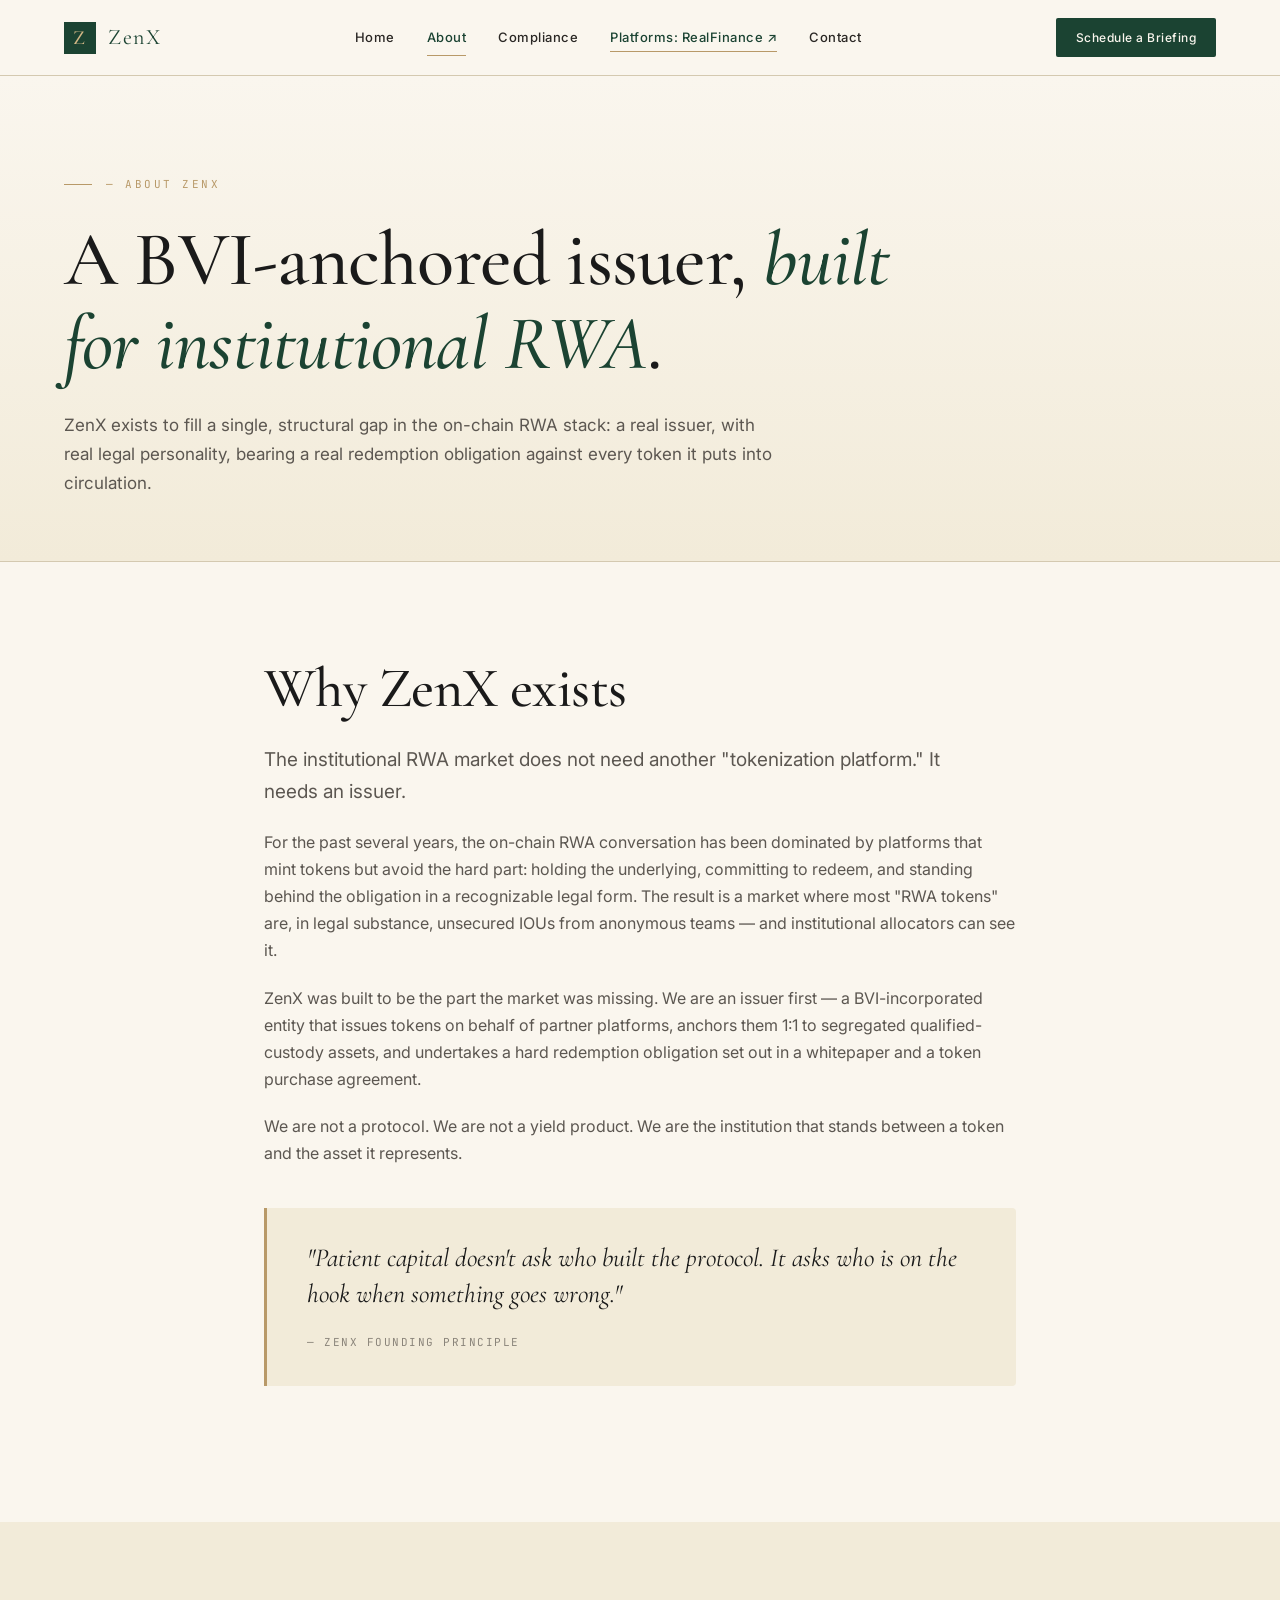
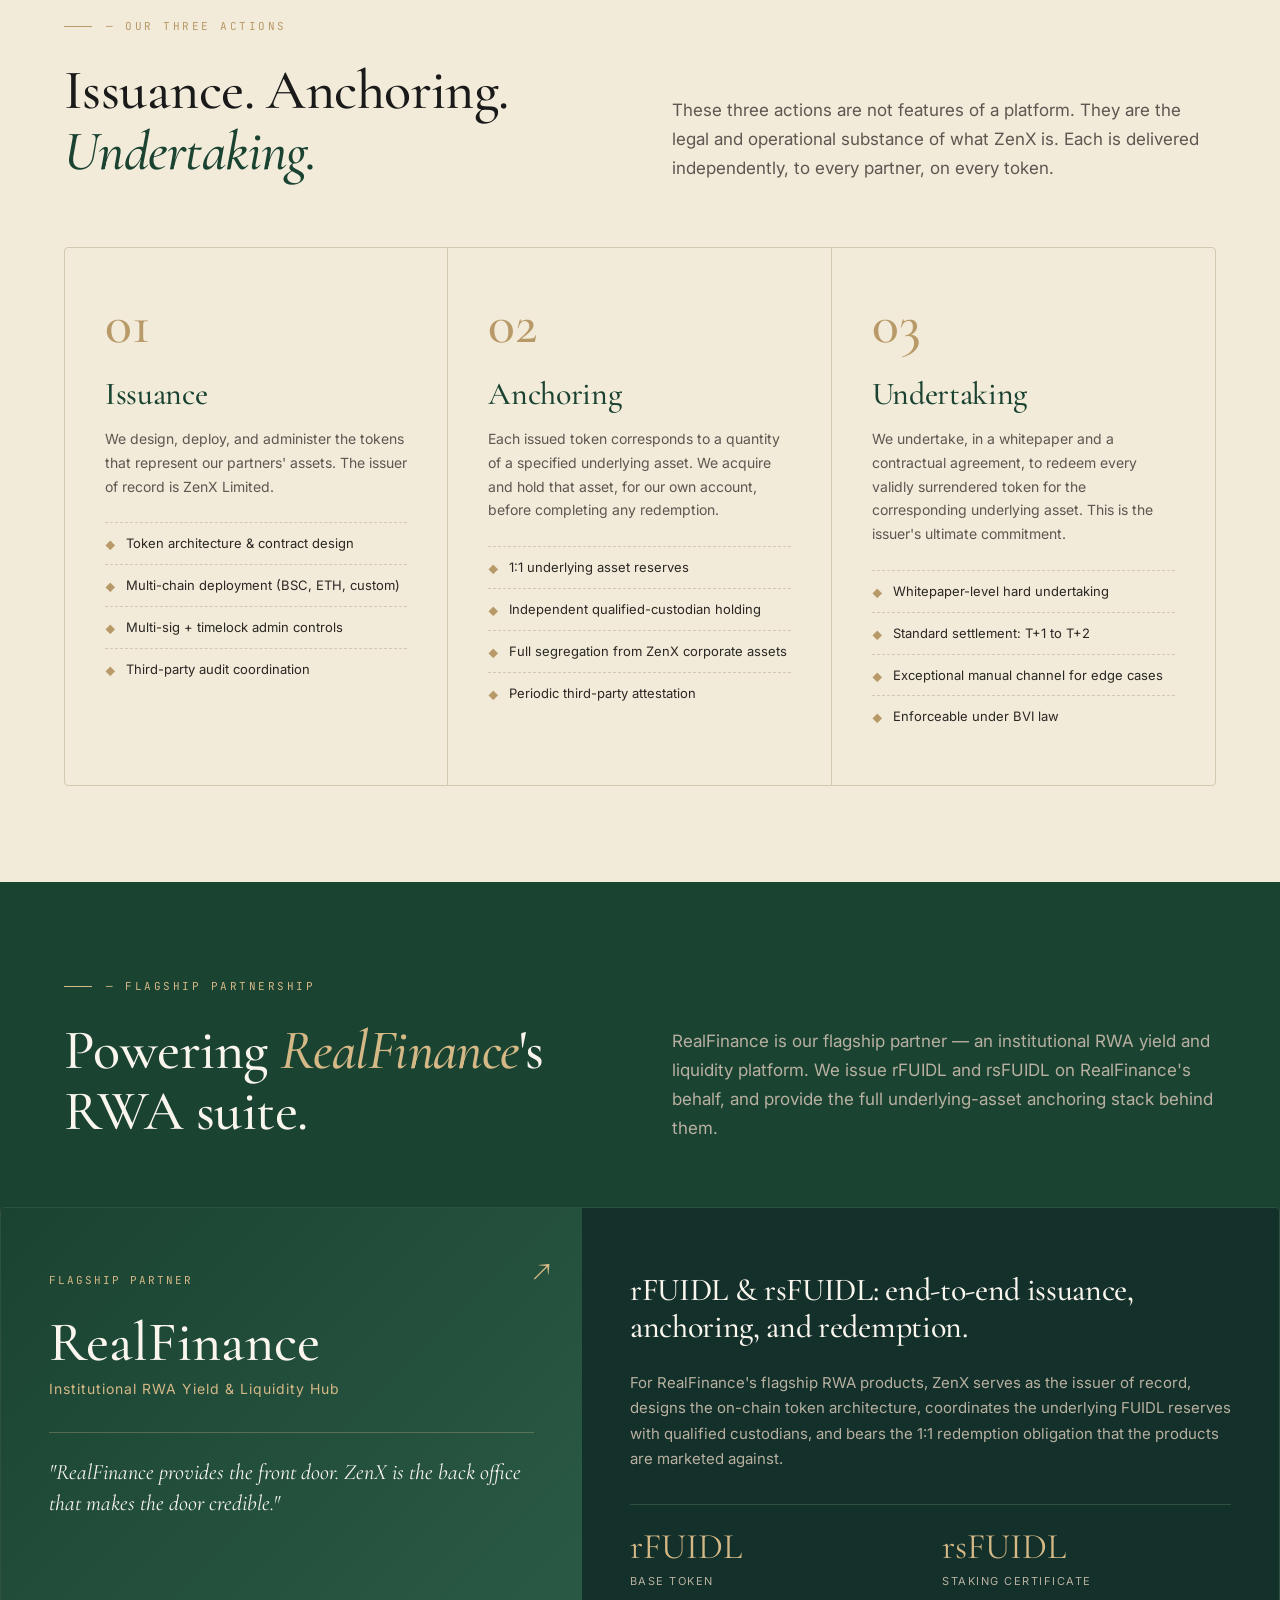
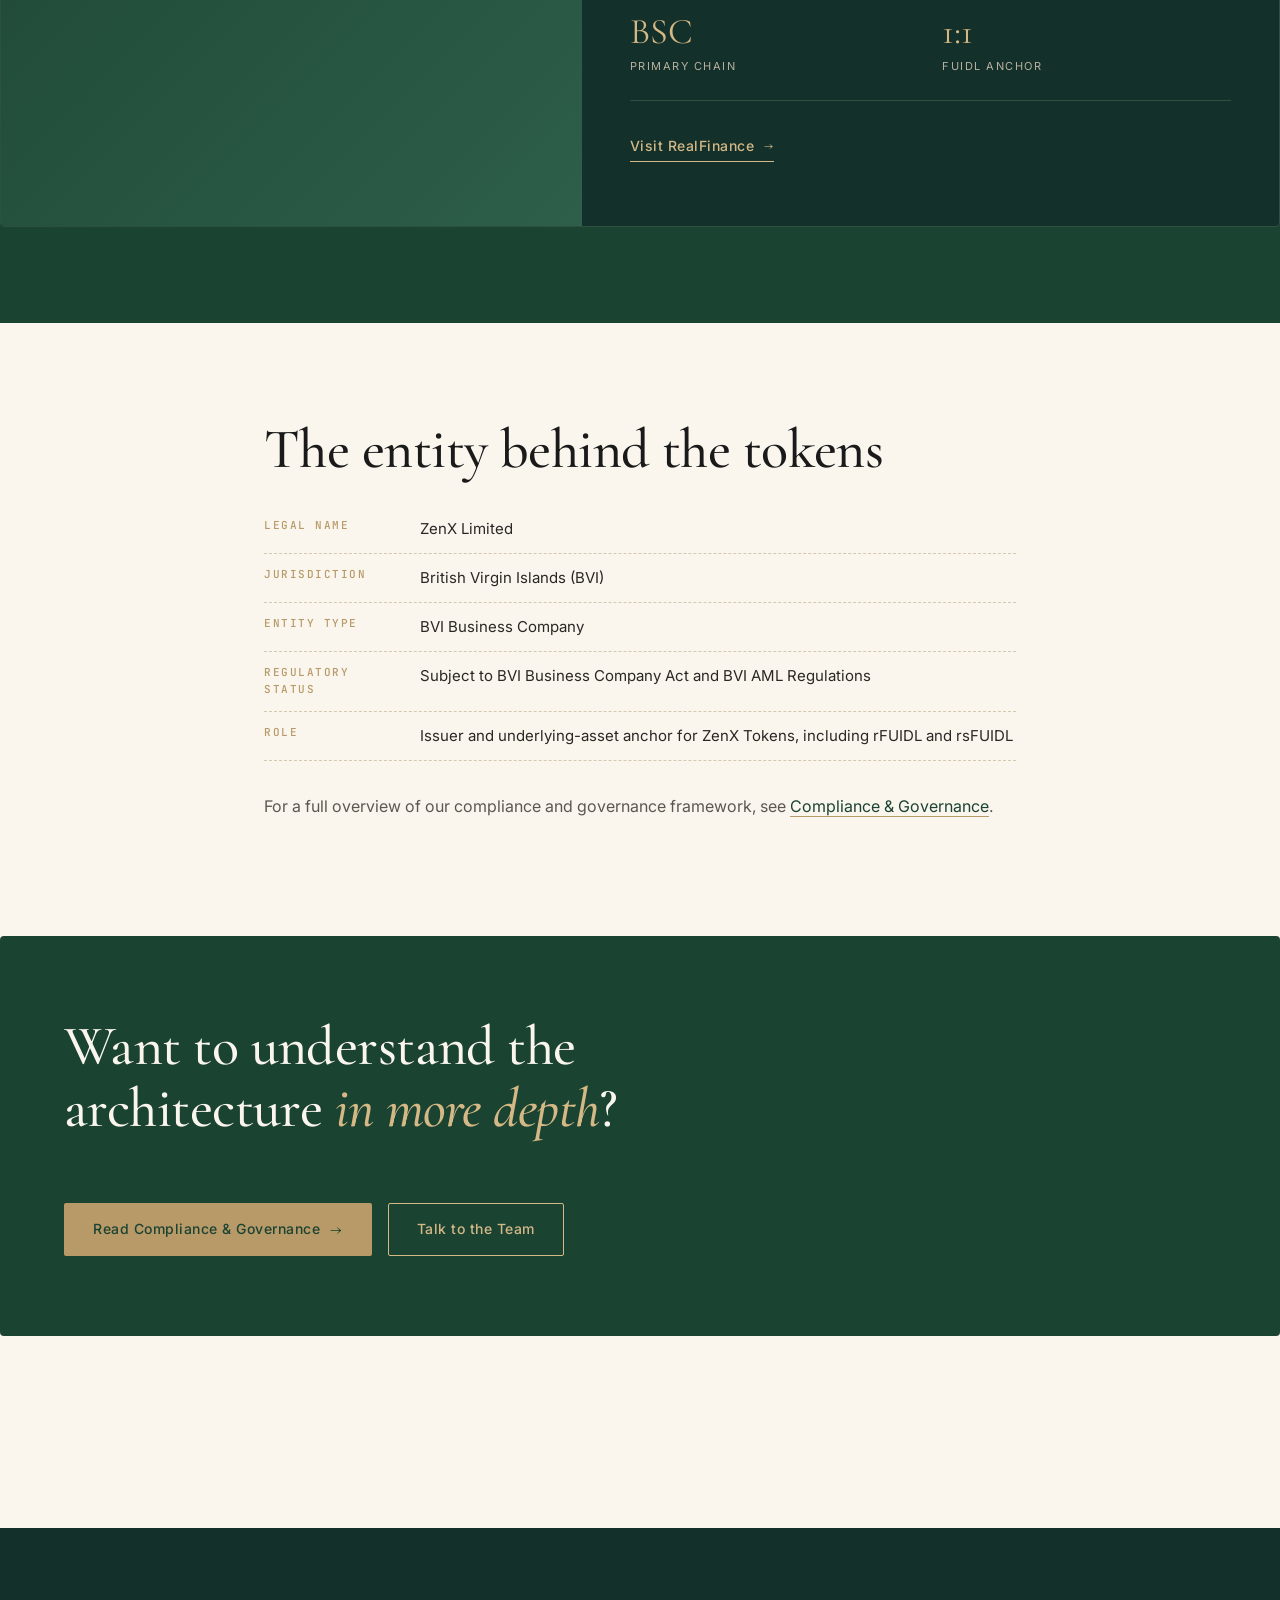
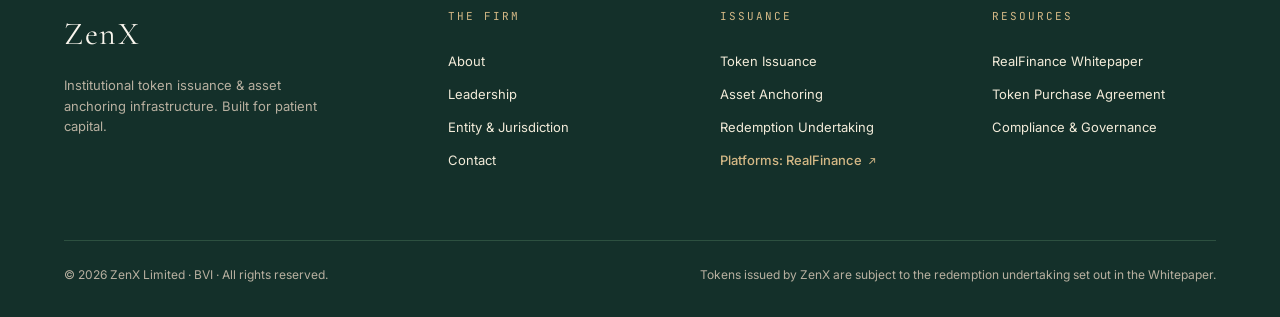
==== about.html @ 9ae42f59 "Initial ZenX MVP site — 4 pages, design system, real-world adoption, RealFinance integration" ====
<!DOCTYPE html>
<html lang="en">
<head>
<meta charset="UTF-8">
<meta name="viewport" content="width=device-width, initial-scale=1.0">
<title>About — ZenX</title>
<meta name="description" content="ZenX Limited is a BVI-anchored token issuer providing institutional-grade tokenization, asset anchoring, and redemption undertaking for the RealFinance platform and other RWA partners.">
<link rel="icon" type="image/svg+xml" href="data:image/svg+xml,%3Csvg xmlns='http://www.w3.org/2000/svg' viewBox='0 0 100 100'%3E%3Crect width='100' height='100' fill='%231B4332'/%3E%3Ctext x='50' y='68' font-family='serif' font-size='64' fill='%23D4B886' text-anchor='middle'%3EZ%3C/text%3E%3C/svg%3E">
<link rel="preconnect" href="https://fonts.googleapis.com">
<link rel="preconnect" href="https://fonts.gstatic.com" crossorigin>
<link href="https://fonts.googleapis.com/css2?family=Cormorant+Garamond:ital,wght@0,300;0,400;0,500;0,600;0,700;1,400;1,500&family=Inter:wght@300;400;500;600;700&family=JetBrains+Mono:wght@400;500&display=swap" rel="stylesheet">
<link rel="stylesheet" href="assets/css/style.css">
</head>
<body>

<!-- ========== HEADER ========== -->
<header class="site-header">
  <nav class="nav">
    <a href="index.html" class="logo">
      <span class="logo-mark">Z</span>
      <span>ZenX</span>
    </a>
    <div class="nav-links">
      <a href="index.html">Home</a>
      <a href="about.html" class="is-active">About</a>
      <a href="compliance.html">Compliance</a>
      <a href="index.html#adoption" class="is-rf">Platforms: RealFinance ↗</a>
      <a href="contact.html">Contact</a>
    </div>
    <a href="contact.html" class="nav-cta">Schedule a Briefing</a>
    <button class="nav-toggle" aria-label="Toggle navigation">
      <span></span><span></span><span></span>
    </button>
  </nav>
</header>

<!-- ========== SUB HERO ========== -->
<section class="sub-hero">
  <div class="sub-hero-inner">
    <div class="eyebrow">— About ZenX</div>
    <h1>A BVI-anchored issuer, <em>built for institutional RWA</em>.</h1>
    <p class="lead">ZenX exists to fill a single, structural gap in the on-chain RWA stack: a real issuer, with real legal personality, bearing a real redemption obligation against every token it puts into circulation.</p>
  </div>
</section>

<!-- ========== CONTENT ========== -->
<section class="section">
  <div class="content-block">
    <h2>Why ZenX exists</h2>
    <p class="lead">The institutional RWA market does not need another "tokenization platform." It needs an issuer.</p>
    <p>For the past several years, the on-chain RWA conversation has been dominated by platforms that mint tokens but avoid the hard part: holding the underlying, committing to redeem, and standing behind the obligation in a recognizable legal form. The result is a market where most "RWA tokens" are, in legal substance, unsecured IOUs from anonymous teams — and institutional allocators can see it.</p>
    <p>ZenX was built to be the part the market was missing. We are an issuer first — a BVI-incorporated entity that issues tokens on behalf of partner platforms, anchors them 1:1 to segregated qualified-custody assets, and undertakes a hard redemption obligation set out in a whitepaper and a token purchase agreement.</p>
    <p>We are not a protocol. We are not a yield product. We are the institution that stands between a token and the asset it represents.</p>

    <div class="quote-block">
      <p>"Patient capital doesn't ask who built the protocol. It asks who is on the hook when something goes wrong."</p>
      <cite>— ZenX Founding Principle</cite>
    </div>
  </div>
</section>

<!-- ========== THREE PILLARS (Re-stated) ========== -->
<section class="section" style="background: var(--bg-card);">
  <div class="section-header">
    <div>
      <div class="eyebrow">— Our Three Actions</div>
      <h2>Issuance. Anchoring. <em>Undertaking.</em></h2>
    </div>
    <p class="lead">These three actions are not features of a platform. They are the legal and operational substance of what ZenX is. Each is delivered independently, to every partner, on every token.</p>
  </div>

  <div class="pillars">
    <div class="pillar reveal">
      <div class="pillar-num">01</div>
      <h3>Issuance</h3>
      <p class="pillar-desc">We design, deploy, and administer the tokens that represent our partners' assets. The issuer of record is ZenX Limited.</p>
      <ul class="pillar-features">
        <li>Token architecture &amp; contract design</li>
        <li>Multi-chain deployment (BSC, ETH, custom)</li>
        <li>Multi-sig + timelock admin controls</li>
        <li>Third-party audit coordination</li>
      </ul>
    </div>
    <div class="pillar reveal">
      <div class="pillar-num">02</div>
      <h3>Anchoring</h3>
      <p class="pillar-desc">Each issued token corresponds to a quantity of a specified underlying asset. We acquire and hold that asset, for our own account, before completing any redemption.</p>
      <ul class="pillar-features">
        <li>1:1 underlying asset reserves</li>
        <li>Independent qualified-custodian holding</li>
        <li>Full segregation from ZenX corporate assets</li>
        <li>Periodic third-party attestation</li>
      </ul>
    </div>
    <div class="pillar reveal">
      <div class="pillar-num">03</div>
      <h3>Undertaking</h3>
      <p class="pillar-desc">We undertake, in a whitepaper and a contractual agreement, to redeem every validly surrendered token for the corresponding underlying asset. This is the issuer's ultimate commitment.</p>
      <ul class="pillar-features">
        <li>Whitepaper-level hard undertaking</li>
        <li>Standard settlement: T+1 to T+2</li>
        <li>Exceptional manual channel for edge cases</li>
        <li>Enforceable under BVI law</li>
      </ul>
    </div>
  </div>
</section>

<!-- ========== RealFinance FLAGSHIP ========== -->
<section class="case-section" style="padding-bottom: 96px;">
  <div class="section-header" style="margin-bottom: 0;">
    <div>
      <div class="eyebrow">— Flagship Partnership</div>
      <h2>Powering <em>RealFinance</em>'s RWA suite.</h2>
    </div>
    <p class="lead">RealFinance is our flagship partner — an institutional RWA yield and liquidity platform. We issue rFUIDL and rsFUIDL on RealFinance's behalf, and provide the full underlying-asset anchoring stack behind them.</p>
  </div>

  <div class="case-card reveal">
    <div class="case-left">
      <div class="case-tag">Flagship Partner</div>
      <div class="case-partner-name">RealFinance</div>
      <div class="case-partner-sub">Institutional RWA Yield &amp; Liquidity Hub</div>
      <div class="case-quote">"RealFinance provides the front door. ZenX is the back office that makes the door credible."</div>
    </div>
    <div class="case-right">
      <h3 class="case-right-title">rFUIDL &amp; rsFUIDL: end-to-end issuance, anchoring, and redemption.</h3>
      <p class="case-right-body">For RealFinance's flagship RWA products, ZenX serves as the issuer of record, designs the on-chain token architecture, coordinates the underlying FUIDL reserves with qualified custodians, and bears the 1:1 redemption obligation that the products are marketed against.</p>
      <div class="case-stats">
        <div class="case-stat">
          <div class="num">rFUIDL</div>
          <div class="label">Base Token</div>
        </div>
        <div class="case-stat">
          <div class="num">rsFUIDL</div>
          <div class="label">Staking Certificate</div>
        </div>
        <div class="case-stat">
          <div class="num">BSC</div>
          <div class="label">Primary Chain</div>
        </div>
        <div class="case-stat">
          <div class="num">1:1</div>
          <div class="label">FUIDL Anchor</div>
        </div>
      </div>
      <a href="https://www.realfinance.cc" target="_blank" rel="noopener" class="case-link">Visit RealFinance</a>
    </div>
  </div>
</section>

<!-- ========== ENTITY SNAPSHOT ========== -->
<section class="section">
  <div class="content-block">
    <h2>The entity behind the tokens</h2>
    <ul class="list">
      <li><strong>Legal Name</strong><span>ZenX Limited</span></li>
      <li><strong>Jurisdiction</strong><span>British Virgin Islands (BVI)</span></li>
      <li><strong>Entity Type</strong><span>BVI Business Company</span></li>
      <li><strong>Regulatory Status</strong><span>Subject to BVI Business Company Act and BVI AML Regulations</span></li>
      <li><strong>Role</strong><span>Issuer and underlying-asset anchor for ZenX Tokens, including rFUIDL and rsFUIDL</span></li>
    </ul>
    <p class="mt-32">For a full overview of our compliance and governance framework, see <a href="compliance.html" style="color: var(--green); border-bottom: 1px solid var(--gold);">Compliance &amp; Governance</a>.</p>
  </div>
</section>

<!-- ========== CTA ========== -->
<section class="section" style="padding-top: 0;">
  <div class="cta-strip">
    <h2>Want to understand the architecture <em>in more depth</em>?</h2>
    <div class="actions">
      <a href="compliance.html" class="btn btn-gold">Read Compliance &amp; Governance <span class="arrow">→</span></a>
      <a href="contact.html" class="btn btn-secondary">Talk to the Team</a>
    </div>
  </div>
</section>

<!-- ========== FOOTER ========== -->
<footer class="site-footer">
  <div class="footer-inner">
    <div class="footer-top">
      <div>
        <div class="footer-logo">ZenX</div>
        <div class="footer-tagline">Institutional token issuance &amp; asset anchoring infrastructure. Built for patient capital.</div>
      </div>
      <div class="footer-col">
        <div class="footer-col-title">The Firm</div>
        <ul>
          <li><a href="about.html">About</a></li>
          <li><a href="about.html#leadership">Leadership</a></li>
          <li><a href="compliance.html">Entity &amp; Jurisdiction</a></li>
          <li><a href="contact.html">Contact</a></li>
        </ul>
      </div>
      <div class="footer-col">
        <div class="footer-col-title">Issuance</div>
        <ul>
          <li><a href="assets/docs/RealFinance-WhitePaper.pdf" target="_blank" rel="noopener" download>Token Issuance</a></li>
          <li><a href="assets/docs/RFUIDL-Venus-DDQ.docx" target="_blank" rel="noopener" download>Asset Anchoring</a></li>
          <li><a href="assets/docs/ZenX-Token-Purchase-Agreement.docx" target="_blank" rel="noopener" download>Redemption Undertaking</a></li>
          <li><a href="https://www.realfinance.cc" target="_blank" rel="noopener" class="featured">Platforms: RealFinance</a></li>
        </ul>
      </div>
      <div class="footer-col">
        <div class="footer-col-title">Resources</div>
        <ul>
          <li><a href="https://tenetio.gitbook.io/realfinance/" target="_blank" rel="noopener">RealFinance Whitepaper</a></li>
          <li><a href="assets/docs/ZenX-Token-Purchase-Agreement.docx" target="_blank" rel="noopener" download>Token Purchase Agreement</a></li>
          <li><a href="compliance.html">Compliance &amp; Governance</a></li>
        </ul>
      </div>
    </div>
    <div class="footer-bottom">
      <div>© <span data-year>2026</span> ZenX Limited · BVI · All rights reserved.</div>
      <div>Tokens issued by ZenX are subject to the redemption undertaking set out in the Whitepaper.</div>
    </div>
  </div>
</footer>

<script src="assets/js/main.js"></script>
</body>
</html>
---- assets/css/style.css ----
/* =================================================================
   ZenX MVP — Design System
   Warm Compliant · Deep Forest + Antique Gold + Warm Ivory
   ================================================================= */

:root {
  /* Backgrounds */
  --bg: #FAF6EE;
  --bg-card: #F2EBD9;
  --bg-elev: #EBE1C7;
  --bg-dark: #1B4332;
  --bg-darker: #14302A;

  /* Brand */
  --green: #1B4332;
  --green-2: #2D5F4A;
  --green-3: #52766A;
  --gold: #B89968;
  --gold-2: #D4B886;
  --gold-3: #E5D2A8;

  /* Text */
  --ink: #1A1A1A;
  --ink-2: #2A2724;
  --ink-mute: #5C5751;
  --ink-soft: #8A847A;
  --ink-on-dark: #F2EBD9;
  --ink-on-dark-mute: #B8B0A0;

  /* Borders */
  --border: #D4C9B0;
  --border-soft: #E5DCC4;
  --border-dark: #2D5040;

  /* Type */
  --serif: "Cormorant Garamond", "Source Han Serif SC", "Songti SC", "Noto Serif SC", Georgia, serif;
  --sans: "Inter", -apple-system, BlinkMacSystemFont, "PingFang SC", "Microsoft YaHei", sans-serif;
  --mono: "JetBrains Mono", ui-monospace, "SF Mono", monospace;

  /* Layout */
  --maxw: 1280px;
  --pad: 64px;
  --radius: 4px;

  /* Motion */
  --ease: cubic-bezier(0.4, 0, 0.2, 1);
}

/* ===== Reset ===== */
*, *::before, *::after { margin: 0; padding: 0; box-sizing: border-box; }
html { scroll-behavior: smooth; -webkit-text-size-adjust: 100%; }
body {
  font-family: var(--sans);
  background: var(--bg);
  color: var(--ink);
  line-height: 1.6;
  -webkit-font-smoothing: antialiased;
  -moz-osx-font-smoothing: grayscale;
  font-size: 16px;
}
img, svg { max-width: 100%; display: block; }
a { color: inherit; text-decoration: none; }
ul { list-style: none; }
button, input, textarea, select {
  font: inherit; color: inherit;
  background: none; border: none; outline: none;
}
button { cursor: pointer; }

/* ===== Layout helpers ===== */
.container { max-width: var(--maxw); margin: 0 auto; padding: 0 var(--pad); }
@media (max-width: 900px) { :root { --pad: 24px; } }

/* ===== Typography ===== */
h1, h2, h3, h4 { font-family: var(--serif); font-weight: 500; line-height: 1.1; letter-spacing: -0.01em; color: var(--ink); }
h1 { font-size: clamp(40px, 6vw, 88px); }
h2 { font-size: clamp(32px, 4.5vw, 56px); }
h3 { font-size: clamp(22px, 2.5vw, 32px); }
h4 { font-size: clamp(18px, 2vw, 24px); }
em { font-style: italic; color: var(--green); }
p { color: var(--ink-mute); line-height: 1.7; }

.eyebrow {
  font-family: var(--mono);
  font-size: 11px;
  letter-spacing: 2.5px;
  text-transform: uppercase;
  color: var(--gold);
  display: flex;
  align-items: center;
  gap: 14px;
  margin-bottom: 24px;
}
.eyebrow::before { content: ""; width: 28px; height: 1px; background: var(--gold); }
.eyebrow.center { justify-content: center; }
.eyebrow.center::after { content: ""; width: 28px; height: 1px; background: var(--gold); }

.lead { font-size: 17px; color: var(--ink-mute); line-height: 1.7; max-width: 720px; }

/* ===== Header / Nav ===== */
.site-header {
  position: sticky; top: 0; z-index: 100;
  background: rgba(250, 246, 238, 0.92);
  backdrop-filter: blur(14px);
  -webkit-backdrop-filter: blur(14px);
  border-bottom: 1px solid var(--border);
}
.nav {
  display: flex; align-items: center; justify-content: space-between;
  padding: 18px var(--pad);
  max-width: var(--maxw);
  margin: 0 auto;
}
.logo {
  display: flex; align-items: center; gap: 12px;
  font-family: var(--serif); font-size: 22px;
  color: var(--green); letter-spacing: 1.5px;
}
.logo-mark {
  width: 32px; height: 32px;
  background: var(--green);
  color: var(--gold-2);
  display: flex; align-items: center; justify-content: center;
  font-family: var(--serif); font-size: 20px; font-weight: 500;
}
.nav-links { display: flex; gap: 32px; }
.nav-links a {
  font-size: 13px; font-weight: 500; color: var(--ink-2);
  letter-spacing: 0.5px;
  position: relative;
  padding: 4px 0;
  transition: color 0.2s var(--ease);
}
.nav-links a:hover { color: var(--green); }
.nav-links a.is-active { color: var(--green); }
.nav-links a.is-active::after {
  content: ""; position: absolute; bottom: -4px; left: 0; right: 0;
  height: 1px; background: var(--gold);
}
.nav-links a.is-rf {
  color: var(--green);
  border-bottom: 1px solid var(--gold);
  padding-bottom: 3px;
}
.nav-cta {
  font-size: 12px; padding: 10px 20px;
  background: var(--green); color: var(--bg);
  border-radius: 2px; font-weight: 500; letter-spacing: 0.5px;
  transition: background 0.2s var(--ease);
}
.nav-cta:hover { background: var(--green-2); }
.nav-toggle {
  display: none; background: none; border: none;
  width: 32px; height: 32px;
  position: relative;
}
.nav-toggle span {
  display: block; position: absolute; left: 6px; right: 6px;
  height: 1.5px; background: var(--green);
  transition: all 0.2s var(--ease);
}
.nav-toggle span:nth-child(1) { top: 11px; }
.nav-toggle span:nth-child(2) { top: 16px; }
.nav-toggle span:nth-child(3) { top: 21px; }
.nav-toggle.is-open span:nth-child(1) { transform: rotate(45deg); top: 16px; }
.nav-toggle.is-open span:nth-child(2) { opacity: 0; }
.nav-toggle.is-open span:nth-child(3) { transform: rotate(-45deg); top: 16px; }

@media (max-width: 900px) {
  .nav { padding: 14px var(--pad); }
  .nav-links {
    position: absolute; top: 100%; left: 0; right: 0;
    background: var(--bg);
    flex-direction: column; gap: 0;
    border-bottom: 1px solid var(--border);
    max-height: 0; overflow: hidden;
    transition: max-height 0.3s var(--ease);
  }
  .nav-links.is-open { max-height: 500px; }
  .nav-links a {
    padding: 16px var(--pad);
    border-top: 1px solid var(--border-soft);
  }
  .nav-cta { display: none; }
  .nav-toggle { display: block; }
  .nav-mobile-cta {
    display: block;
    padding: 16px var(--pad);
    background: var(--green);
    color: var(--bg);
    text-align: center;
    font-size: 13px;
    font-weight: 500;
    letter-spacing: 0.5px;
  }
}

/* ===== Buttons ===== */
.btn {
  display: inline-flex; align-items: center; gap: 10px;
  padding: 14px 28px;
  font-size: 14px; font-weight: 500; letter-spacing: 0.5px;
  border: 1px solid transparent; border-radius: 2px;
  transition: all 0.2s var(--ease);
  cursor: pointer;
}
.btn-primary { background: var(--green); color: var(--bg); }
.btn-primary:hover { background: var(--green-2); transform: translateY(-1px); }
.btn-secondary { background: transparent; color: var(--green); border-color: var(--green); }
.btn-secondary:hover { background: var(--green); color: var(--bg); }
.btn-gold { background: var(--gold); color: var(--bg); }
.btn-gold:hover { background: var(--gold-2); transform: translateY(-1px); }
.btn .arrow { font-family: var(--serif); font-size: 18px; line-height: 1; transition: transform 0.2s var(--ease); }
.btn:hover .arrow { transform: translateX(3px); }

/* ===== Hero ===== */
.hero {
  padding: 120px var(--pad) 100px;
  background: linear-gradient(180deg, var(--bg) 0%, var(--bg-card) 100%);
  position: relative;
  overflow: hidden;
}
.hero::before {
  content: "Z";
  position: absolute; right: -40px; top: -100px;
  font-family: var(--serif); font-size: 560px; font-weight: 500;
  color: var(--gold); opacity: 0.07; line-height: 1;
  pointer-events: none;
}
.hero-inner { position: relative; z-index: 1; max-width: var(--maxw); margin: 0 auto; }
.hero h1 { margin-bottom: 32px; max-width: 1000px; }
.hero h1 em { color: var(--green); }
.hero h1 .gold { color: var(--gold); }
.hero p { font-size: 19px; max-width: 640px; margin-bottom: 48px; }
.hero-actions { display: flex; gap: 16px; flex-wrap: wrap; }

.hero-meta {
  margin-top: 96px;
  padding-top: 40px;
  border-top: 1px solid var(--border);
  display: grid;
  grid-template-columns: repeat(4, 1fr);
  gap: 48px;
}
.hero-meta-item .num {
  font-family: var(--serif); font-size: 48px;
  color: var(--green); line-height: 1; margin-bottom: 8px;
}
.hero-meta-item .num .unit { font-size: 24px; color: var(--gold); margin-left: 4px; }
.hero-meta-item .label {
  font-family: var(--mono);
  font-size: 11px; letter-spacing: 1.5px;
  text-transform: uppercase; color: var(--ink-soft);
}
@media (max-width: 900px) {
  .hero { padding: 64px var(--pad) 48px; }
  .hero-meta { grid-template-columns: repeat(2, 1fr); gap: 32px; margin-top: 64px; }
}

/* ===== Section header ===== */
.section { padding: 96px 0; }
.section-header {
  display: grid;
  grid-template-columns: 1fr 1fr;
  gap: 64px;
  margin-bottom: 64px;
  align-items: end;
  max-width: var(--maxw);
  margin-left: auto; margin-right: auto;
  padding: 0 var(--pad);
}
.section-header h2 { max-width: 600px; }
@media (max-width: 900px) {
  .section { padding: 64px 0; }
  .section-header { grid-template-columns: 1fr; gap: 24px; padding: 0 var(--pad); margin-bottom: 40px; }
}

/* ===== Trust strip ===== */
.trust-strip {
  background: var(--bg-card);
  border-top: 1px solid var(--border);
  border-bottom: 1px solid var(--border);
  padding: 48px var(--pad);
  text-align: center;
}
.trust-label {
  font-family: var(--mono); font-size: 11px;
  letter-spacing: 2px; text-transform: uppercase;
  color: var(--ink-soft); margin-bottom: 32px;
}
.trust-logos {
  display: flex; justify-content: center; align-items: center;
  gap: 48px; flex-wrap: wrap;
  max-width: var(--maxw); margin: 0 auto;
}
.trust-logo {
  font-family: var(--serif); font-size: 22px;
  color: var(--ink-2); opacity: 0.5;
  letter-spacing: 1px;
  transition: opacity 0.2s var(--ease);
}
.trust-logo:hover { opacity: 0.8; }
.trust-logo.active { opacity: 1; color: var(--green); font-weight: 500; }
.trust-logo.active::after { content: " ↗"; color: var(--gold); font-family: var(--mono); font-size: 14px; }

/* ===== Three Pillars ===== */
.pillars {
  display: grid; grid-template-columns: repeat(3, 1fr);
  border: 1px solid var(--border); border-radius: var(--radius);
  background: var(--bg-card);
  margin: 0 var(--pad);
  max-width: calc(var(--maxw) - var(--pad) * 2);
  margin: 0 auto;
  overflow: hidden;
}
.pillar { padding: 48px 40px; border-right: 1px solid var(--border); }
.pillar:last-child { border-right: none; }
.pillar-num {
  font-family: var(--serif); font-size: 56px;
  color: var(--gold); line-height: 1; margin-bottom: 24px;
  font-weight: 500;
}
.pillar h3 { margin-bottom: 16px; color: var(--green); }
.pillar-desc { font-size: 14px; margin-bottom: 24px; }
.pillar-features li {
  padding: 10px 0; border-top: 1px dashed var(--border);
  font-size: 13px; color: var(--ink-2);
  display: flex; align-items: flex-start; gap: 10px;
}
.pillar-features li::before { content: "◆"; color: var(--gold); font-size: 10px; margin-top: 4px; }
@media (max-width: 900px) {
  .pillars { grid-template-columns: 1fr; margin: 0 var(--pad); }
  .pillar { border-right: none; border-bottom: 1px solid var(--border); }
  .pillar:last-child { border-bottom: none; }
}

/* ===== Case study (RealFinance featured) ===== */
.case-section {
  background: var(--bg-dark);
  color: var(--ink-on-dark);
  padding: 96px 0;
}
.case-section .eyebrow { color: var(--gold-2); }
.case-section .eyebrow::before { background: var(--gold-2); }
.case-section h2 { color: var(--bg); }
.case-section h2 em { color: var(--gold-2); }
.case-section .lead { color: var(--ink-on-dark-mute); }
.case-card {
  display: grid; grid-template-columns: 1fr 1.2fr;
  background: var(--bg-darker);
  border: 1px solid var(--border-dark);
  border-radius: var(--radius);
  overflow: hidden;
  max-width: var(--maxw);
  margin: 0 auto;
  margin-top: 64px;
}
.case-left {
  padding: 64px 48px;
  background: linear-gradient(135deg, var(--green) 0%, var(--green-2) 100%);
  color: var(--bg);
  position: relative;
}
.case-left::after {
  content: "↗";
  position: absolute; right: 32px; top: 32px;
  font-family: var(--serif); font-size: 36px;
  color: var(--gold-2);
}
.case-tag {
  font-family: var(--mono); font-size: 11px;
  letter-spacing: 2px; text-transform: uppercase;
  color: var(--gold-2); margin-bottom: 24px;
}
.case-partner-name {
  font-family: var(--serif); font-size: 56px;
  line-height: 1; margin-bottom: 8px; font-weight: 500;
}
.case-partner-sub { font-size: 14px; color: var(--gold-2); letter-spacing: 1px; margin-bottom: 32px; }
.case-quote {
  font-family: var(--serif); font-size: 22px;
  line-height: 1.4; font-style: italic; color: var(--bg);
  border-top: 1px solid rgba(212, 184, 134, 0.3);
  padding-top: 24px; margin-top: 32px;
}
.case-right { padding: 64px 48px; }
.case-right-title {
  font-family: var(--serif); font-size: 32px;
  color: var(--bg); margin-bottom: 24px;
  font-weight: 500; line-height: 1.15;
}
.case-right-body { font-size: 15px; line-height: 1.7; color: var(--ink-on-dark-mute); margin-bottom: 32px; }
.case-stats {
  display: grid; grid-template-columns: 1fr 1fr;
  gap: 24px; margin-bottom: 32px;
  padding: 24px 0;
  border-top: 1px solid var(--border-dark);
  border-bottom: 1px solid var(--border-dark);
}
.case-stat .num { font-family: var(--serif); font-size: 36px; color: var(--gold-2); line-height: 1; }
.case-stat .label { font-size: 11px; letter-spacing: 1.5px; text-transform: uppercase; color: var(--ink-on-dark-mute); margin-top: 8px; }
.case-link {
  display: inline-flex; align-items: center; gap: 10px;
  color: var(--gold-2); font-size: 14px; font-weight: 500;
  letter-spacing: 0.5px;
  border-bottom: 1px solid var(--gold-2);
  padding-bottom: 4px;
}
.case-link::after { content: "→"; font-family: var(--serif); }
@media (max-width: 900px) {
  .case-card { grid-template-columns: 1fr; }
  .case-left, .case-right { padding: 40px 28px; }
  .case-partner-name { font-size: 40px; }
}

/* ===== Compliance block ===== */
.compliance {
  display: grid; grid-template-columns: 1fr 1fr;
  border: 1px solid var(--border);
  background: var(--bg-card);
  border-radius: var(--radius);
  overflow: hidden;
  max-width: var(--maxw);
  margin: 0 auto;
  margin: 0 var(--pad);
  max-width: calc(var(--maxw) - var(--pad) * 2);
  margin: 0 auto;
}
.compliance-col { padding: 56px 48px; }
.compliance-col + .compliance-col { border-left: 1px solid var(--border); }
.compliance h3 { margin-bottom: 20px; }
.compliance-list li {
  padding: 14px 0; border-bottom: 1px dashed var(--border);
  display: grid; grid-template-columns: 110px 1fr; gap: 16px;
  font-size: 14px;
}
.compliance-list li strong {
  font-family: var(--mono); font-size: 11px;
  letter-spacing: 1.5px; text-transform: uppercase;
  color: var(--gold); font-weight: 500;
}
.compliance-list li span { color: var(--ink-2); }
@media (max-width: 900px) {
  .compliance { grid-template-columns: 1fr; }
  .compliance-col + .compliance-col { border-left: none; border-top: 1px solid var(--border); }
  .compliance-col { padding: 40px 28px; }
}

/* ===== CTA strip ===== */
.cta-strip {
  background: var(--bg-dark);
  color: var(--bg);
  padding: 80px var(--pad);
  display: flex; align-items: center; justify-content: space-between;
  gap: 64px; flex-wrap: wrap;
  max-width: var(--maxw);
  margin: 0 auto;
  border-radius: var(--radius);
}
.cta-strip h2 { color: var(--bg); max-width: 640px; }
.cta-strip h2 em { color: var(--gold-2); }
.cta-strip .actions { display: flex; gap: 16px; flex-shrink: 0; flex-wrap: wrap; }
.cta-strip .btn-gold { background: var(--gold); color: var(--bg-dark); }
.cta-strip .btn-secondary { color: var(--gold-2); border-color: var(--gold-2); }
.cta-strip .btn-secondary:hover { background: var(--gold-2); color: var(--bg-dark); }

/* ===== Generic content (about/compliance pages) ===== */
.content-block {
  max-width: 880px;
  margin: 0 auto;
  padding: 0 var(--pad);
}
.content-block h2 { margin-bottom: 24px; }
.content-block h3 { margin-top: 48px; margin-bottom: 16px; color: var(--green); }
.content-block p { margin-bottom: 20px; font-size: 16px; }
.content-block p.lead { font-size: 19px; }
.content-block ul.list { margin: 20px 0; }
.content-block ul.list li {
  padding: 12px 0; border-bottom: 1px dashed var(--border);
  display: grid; grid-template-columns: 140px 1fr; gap: 16px;
  font-size: 15px;
}
.content-block ul.list li strong {
  font-family: var(--mono); font-size: 11px;
  letter-spacing: 1.5px; text-transform: uppercase;
  color: var(--gold); font-weight: 500;
}
.content-block ul.list li span { color: var(--ink-2); }

/* Quote block */
.quote-block {
  background: var(--bg-card);
  border-left: 3px solid var(--gold);
  padding: 32px 40px;
  border-radius: 0 var(--radius) var(--radius) 0;
  margin: 40px 0;
}
.quote-block p {
  font-family: var(--serif); font-size: 26px;
  font-style: italic; line-height: 1.4; color: var(--ink);
  margin-bottom: 16px;
}
.quote-block cite {
  font-family: var(--mono); font-size: 11px;
  letter-spacing: 1.5px; text-transform: uppercase;
  color: var(--ink-soft); font-style: normal;
}

/* ===== Contact form ===== */
.contact-grid {
  display: grid; grid-template-columns: 1.2fr 1fr;
  gap: 64px; max-width: var(--maxw);
  margin: 0 auto; padding: 0 var(--pad);
}
@media (max-width: 900px) { .contact-grid { grid-template-columns: 1fr; gap: 40px; } }

.form { display: flex; flex-direction: column; gap: 24px; }
.form-group { display: flex; flex-direction: column; gap: 8px; }
.form-group label {
  font-family: var(--mono); font-size: 11px;
  letter-spacing: 1.5px; text-transform: uppercase;
  color: var(--ink-soft); font-weight: 500;
}
.form-group input,
.form-group select,
.form-group textarea {
  padding: 14px 16px;
  background: var(--bg);
  border: 1px solid var(--border);
  border-radius: var(--radius);
  font-size: 15px;
  color: var(--ink);
  transition: border-color 0.2s var(--ease);
}
.form-group input:focus,
.form-group select:focus,
.form-group textarea:focus {
  border-color: var(--green);
}
.form-group textarea { resize: vertical; min-height: 120px; }
.form-row { display: grid; grid-template-columns: 1fr 1fr; gap: 24px; }
@media (max-width: 600px) { .form-row { grid-template-columns: 1fr; } }
.form-help { font-size: 12px; color: var(--ink-soft); }
.form-success {
  padding: 16px 20px;
  background: rgba(45, 106, 79, 0.1);
  border: 1px solid var(--success);
  border-radius: var(--radius);
  color: var(--success);
  font-size: 14px;
  display: none;
}
.form-success.is-shown { display: block; }

.contact-info {
  background: var(--bg-card);
  padding: 48px 40px;
  border-radius: var(--radius);
  border: 1px solid var(--border);
}
.contact-info h3 { color: var(--green); margin-bottom: 24px; }
.contact-info-item { padding: 16px 0; border-bottom: 1px dashed var(--border); }
.contact-info-item:last-child { border-bottom: none; }
.contact-info-item .label {
  font-family: var(--mono); font-size: 11px;
  letter-spacing: 1.5px; text-transform: uppercase;
  color: var(--ink-soft); margin-bottom: 6px;
}
.contact-info-item .value { font-size: 16px; color: var(--ink-2); }
.contact-info-item .value a { color: var(--green); border-bottom: 1px solid var(--gold); }

/* ===== Footer ===== */
.site-footer {
  background: var(--bg-darker);
  color: var(--ink-on-dark);
  padding: 80px var(--pad) 32px;
  margin-top: 96px;
}
.footer-inner { max-width: var(--maxw); margin: 0 auto; }
.footer-top {
  display: grid;
  grid-template-columns: 1.5fr 1fr 1fr 1fr;
  gap: 48px;
  margin-bottom: 64px;
}
.footer-logo {
  font-family: var(--serif); font-size: 32px;
  color: var(--bg); margin-bottom: 16px;
  letter-spacing: 1.5px;
}
.footer-tagline { font-size: 13px; color: var(--ink-on-dark-mute); line-height: 1.6; max-width: 280px; }
.footer-col-title {
  font-family: var(--mono); font-size: 11px;
  letter-spacing: 2px; text-transform: uppercase;
  color: var(--gold-2); margin-bottom: 20px;
}
.footer-col li { padding: 6px 0; font-size: 13px; }
.footer-col a { color: var(--ink-on-dark); transition: color 0.2s var(--ease); }
.footer-col a:hover { color: var(--gold-2); }
.footer-col a.featured { color: var(--gold-2); font-weight: 500; }
.footer-col a.featured::after { content: " ↗"; font-family: var(--mono); font-size: 11px; }
.footer-bottom {
  border-top: 1px solid var(--border-dark);
  padding-top: 24px;
  display: flex; justify-content: space-between;
  font-size: 12px; color: var(--ink-on-dark-mute);
  flex-wrap: wrap; gap: 12px;
}
@media (max-width: 900px) {
  .site-footer { padding: 64px var(--pad) 24px; margin-top: 64px; }
  .footer-top { grid-template-columns: 1fr 1fr; gap: 32px; }
  .footer-bottom { flex-direction: column; }
}

/* ===== Sub-page hero (compact) ===== */
.sub-hero {
  padding: 100px var(--pad) 64px;
  background: linear-gradient(180deg, var(--bg) 0%, var(--bg-card) 100%);
  border-bottom: 1px solid var(--border);
}
.sub-hero-inner { max-width: var(--maxw); margin: 0 auto; }
.sub-hero h1 { max-width: 880px; margin-bottom: 24px; }
.sub-hero .lead { max-width: 720px; }
@media (max-width: 900px) { .sub-hero { padding: 64px var(--pad) 40px; } }

/* ===== Misc utilities ===== */
.mt-32 { margin-top: 32px; }
.mt-64 { margin-top: 64px; }
.mb-32 { margin-bottom: 32px; }
.text-center { text-align: center; }

/* Reveal animation */
.reveal {
  opacity: 0; transform: translateY(20px);
  transition: opacity 0.6s var(--ease), transform 0.6s var(--ease);
}
.reveal.is-shown { opacity: 1; transform: translateY(0); }
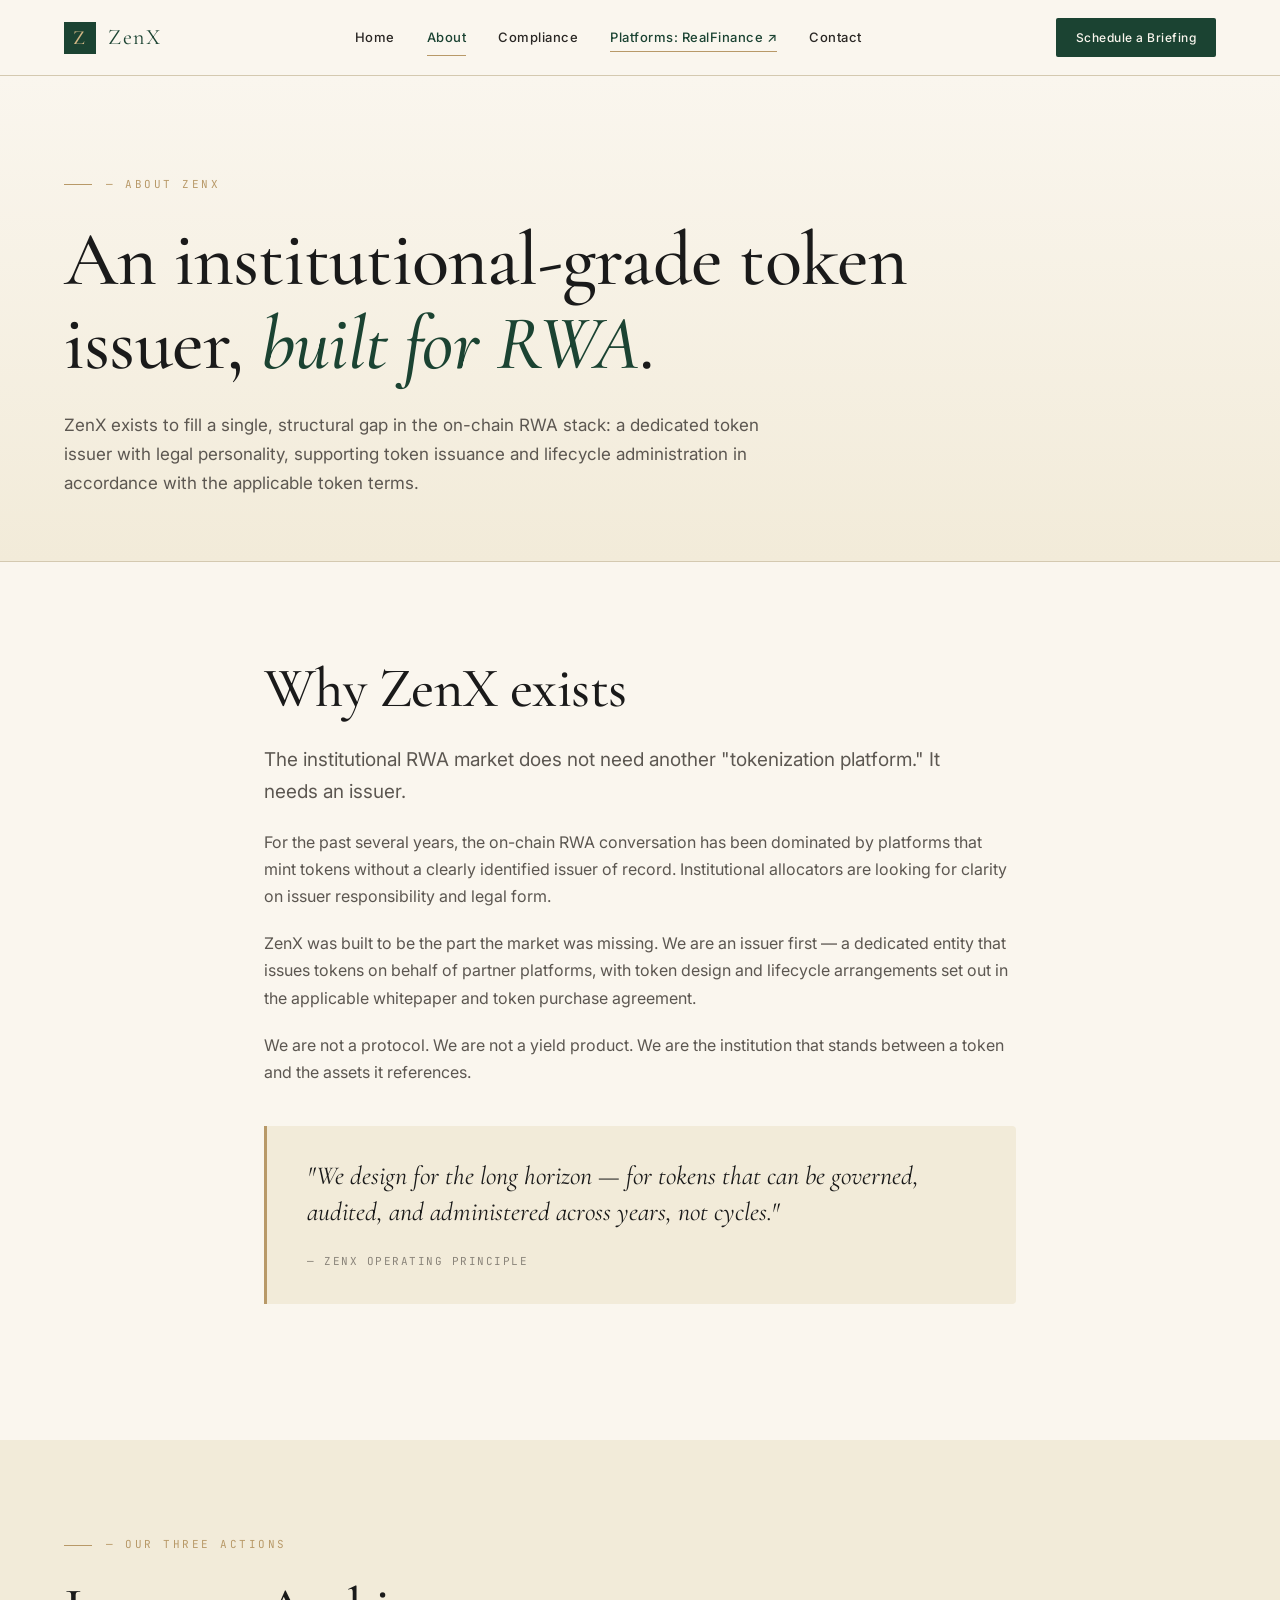
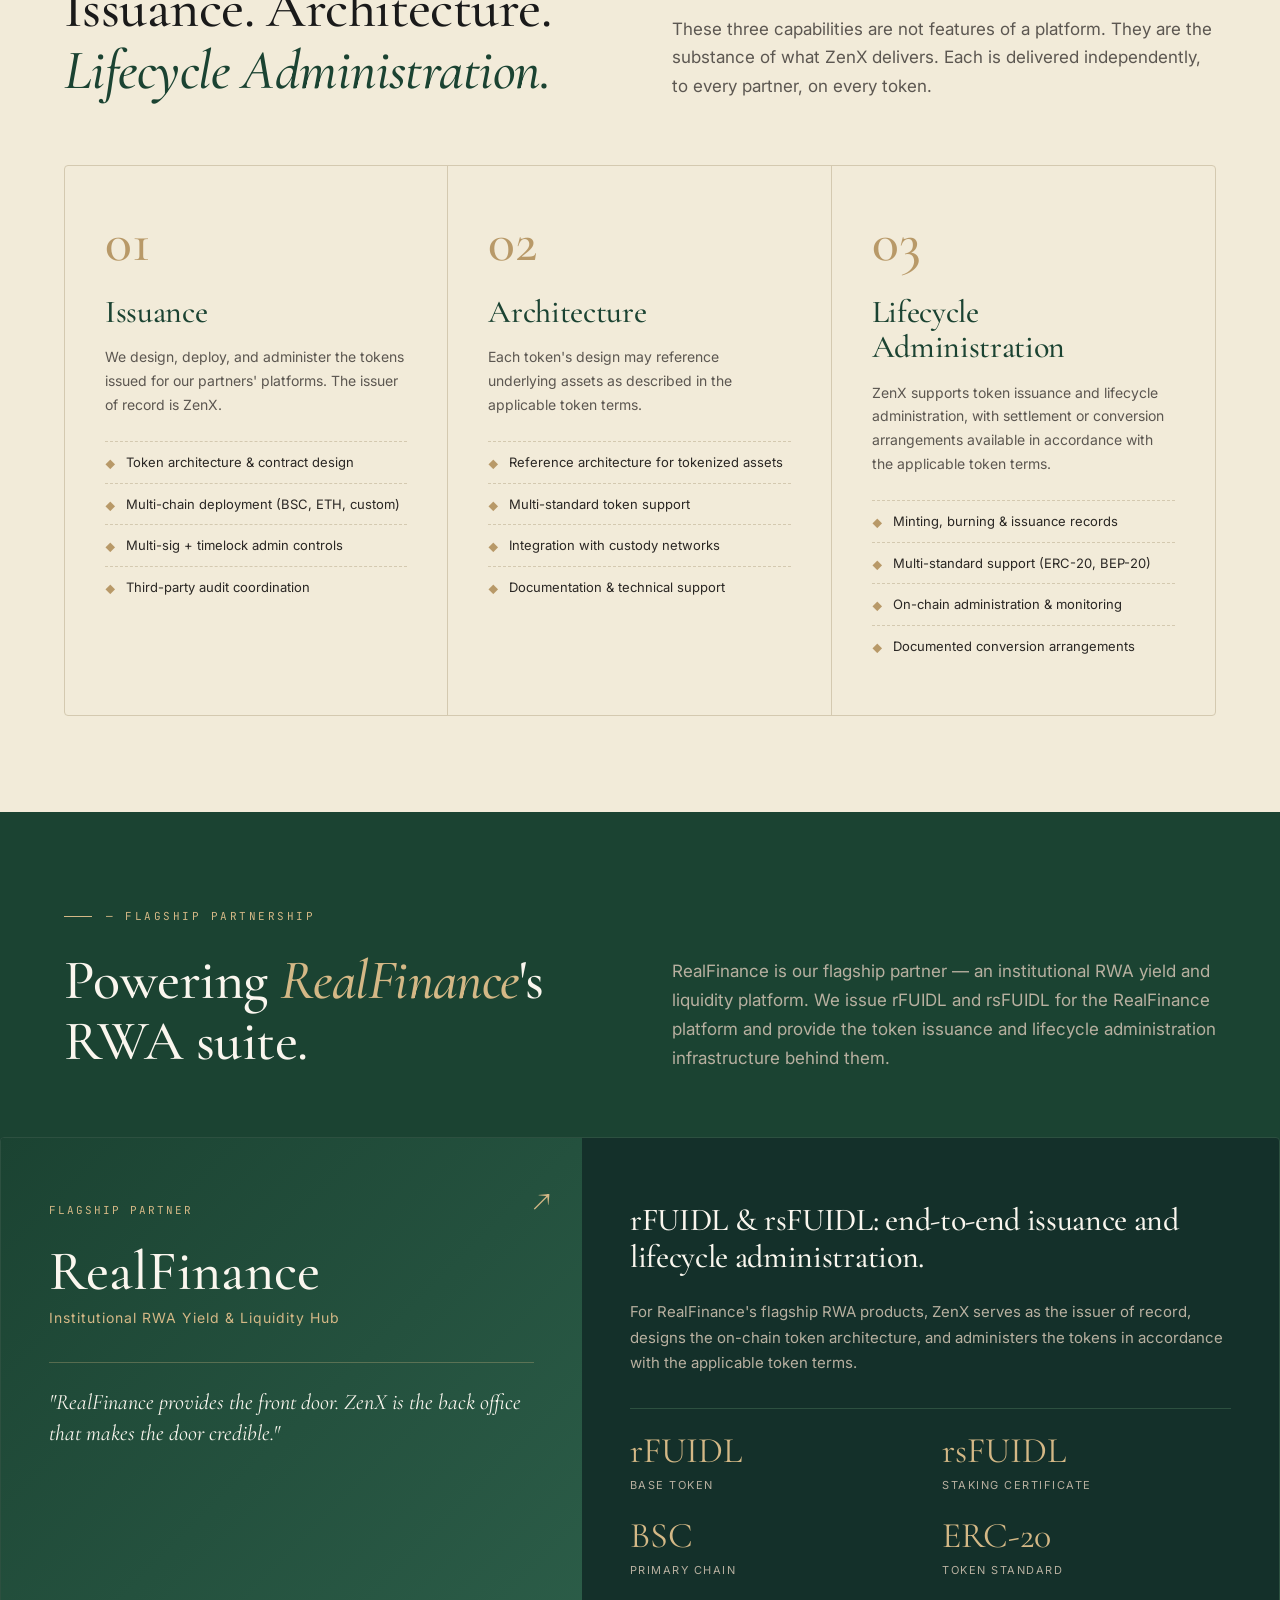
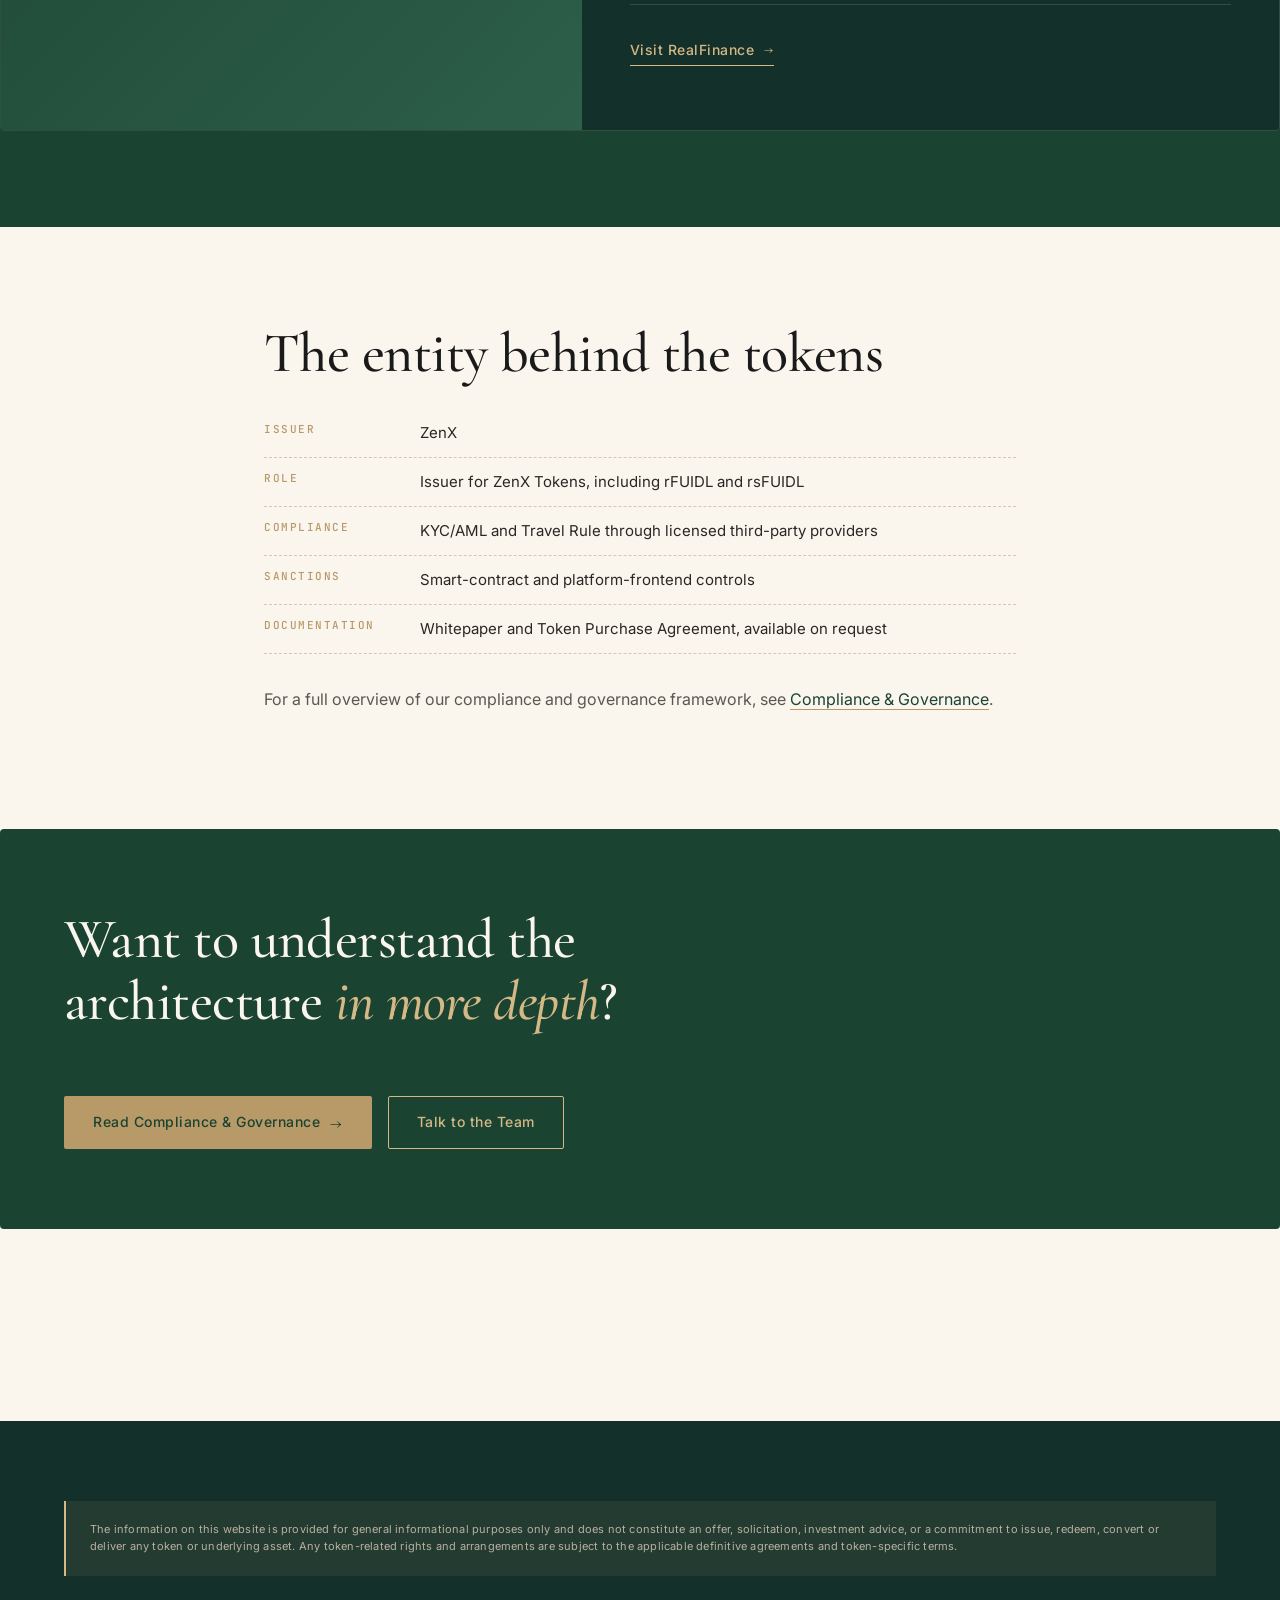
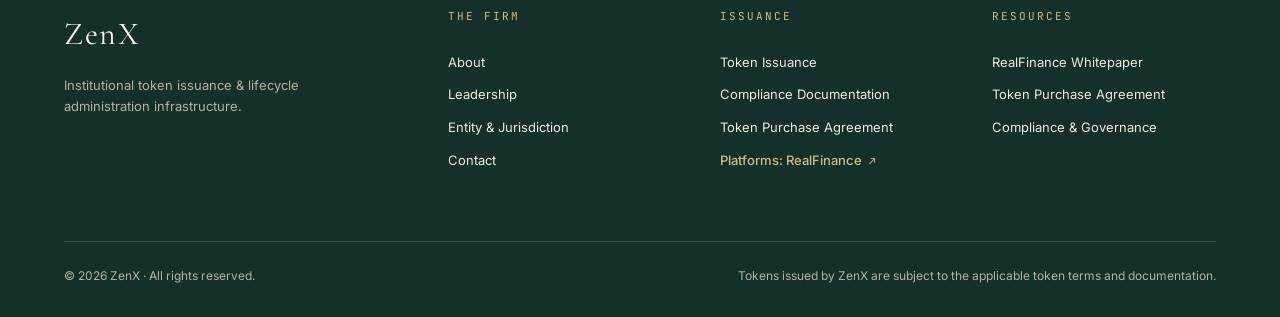
==== commit 8f6a1158: "Hankun compliance review: remove BVI, soften commitments, add disclaimers - Delete all BVI / British" ====
--- a/about.html
+++ b/about.html
@@ -4,7 +4,7 @@
 <meta charset="UTF-8">
 <meta name="viewport" content="width=device-width, initial-scale=1.0">
 <title>About — ZenX</title>
-<meta name="description" content="ZenX Limited is a BVI-anchored token issuer providing institutional-grade tokenization, asset anchoring, and redemption undertaking for the RealFinance platform and other RWA partners.">
+<meta name="description" content="ZenX is an institutional-grade token issuer providing tokenization and lifecycle administration for the RealFinance platform and other RWA partners.">
 <link rel="icon" type="image/svg+xml" href="data:image/svg+xml,%3Csvg xmlns='http://www.w3.org/2000/svg' viewBox='0 0 100 100'%3E%3Crect width='100' height='100' fill='%231B4332'/%3E%3Ctext x='50' y='68' font-family='serif' font-size='64' fill='%23D4B886' text-anchor='middle'%3EZ%3C/text%3E%3C/svg%3E">
 <link rel="preconnect" href="https://fonts.googleapis.com">
 <link rel="preconnect" href="https://fonts.gstatic.com" crossorigin>
@@ -38,8 +38,8 @@
 <section class="sub-hero">
   <div class="sub-hero-inner">
     <div class="eyebrow">— About ZenX</div>
-    <h1>A BVI-anchored issuer, <em>built for institutional RWA</em>.</h1>
-    <p class="lead">ZenX exists to fill a single, structural gap in the on-chain RWA stack: a real issuer, with real legal personality, bearing a real redemption obligation against every token it puts into circulation.</p>
+    <h1>An institutional-grade token issuer, <em>built for RWA</em>.</h1>
+    <p class="lead">ZenX exists to fill a single, structural gap in the on-chain RWA stack: a dedicated token issuer with legal personality, supporting token issuance and lifecycle administration in accordance with the applicable token terms.</p>
   </div>
 </section>
 
@@ -48,13 +48,13 @@
   <div class="content-block">
     <h2>Why ZenX exists</h2>
     <p class="lead">The institutional RWA market does not need another "tokenization platform." It needs an issuer.</p>
-    <p>For the past several years, the on-chain RWA conversation has been dominated by platforms that mint tokens but avoid the hard part: holding the underlying, committing to redeem, and standing behind the obligation in a recognizable legal form. The result is a market where most "RWA tokens" are, in legal substance, unsecured IOUs from anonymous teams — and institutional allocators can see it.</p>
-    <p>ZenX was built to be the part the market was missing. We are an issuer first — a BVI-incorporated entity that issues tokens on behalf of partner platforms, anchors them 1:1 to segregated qualified-custody assets, and undertakes a hard redemption obligation set out in a whitepaper and a token purchase agreement.</p>
-    <p>We are not a protocol. We are not a yield product. We are the institution that stands between a token and the asset it represents.</p>
+    <p>For the past several years, the on-chain RWA conversation has been dominated by platforms that mint tokens without a clearly identified issuer of record. Institutional allocators are looking for clarity on issuer responsibility and legal form.</p>
+    <p>ZenX was built to be the part the market was missing. We are an issuer first — a dedicated entity that issues tokens on behalf of partner platforms, with token design and lifecycle arrangements set out in the applicable whitepaper and token purchase agreement.</p>
+    <p>We are not a protocol. We are not a yield product. We are the institution that stands between a token and the assets it references.</p>
 
     <div class="quote-block">
-      <p>"Patient capital doesn't ask who built the protocol. It asks who is on the hook when something goes wrong."</p>
-      <cite>— ZenX Founding Principle</cite>
+      <p>"We design for the long horizon — for tokens that can be governed, audited, and administered across years, not cycles."</p>
+      <cite>— ZenX Operating Principle</cite>
     </div>
   </div>
 </section>
@@ -64,16 +64,16 @@
   <div class="section-header">
     <div>
       <div class="eyebrow">— Our Three Actions</div>
-      <h2>Issuance. Anchoring. <em>Undertaking.</em></h2>
-    </div>
-    <p class="lead">These three actions are not features of a platform. They are the legal and operational substance of what ZenX is. Each is delivered independently, to every partner, on every token.</p>
+      <h2>Issuance. Architecture. <em>Lifecycle Administration.</em></h2>
+    </div>
+    <p class="lead">These three capabilities are not features of a platform. They are the substance of what ZenX delivers. Each is delivered independently, to every partner, on every token.</p>
   </div>
 
   <div class="pillars">
     <div class="pillar reveal">
       <div class="pillar-num">01</div>
       <h3>Issuance</h3>
-      <p class="pillar-desc">We design, deploy, and administer the tokens that represent our partners' assets. The issuer of record is ZenX Limited.</p>
+      <p class="pillar-desc">We design, deploy, and administer the tokens issued for our partners' platforms. The issuer of record is ZenX.</p>
       <ul class="pillar-features">
         <li>Token architecture &amp; contract design</li>
         <li>Multi-chain deployment (BSC, ETH, custom)</li>
@@ -83,24 +83,24 @@
     </div>
     <div class="pillar reveal">
       <div class="pillar-num">02</div>
-      <h3>Anchoring</h3>
-      <p class="pillar-desc">Each issued token corresponds to a quantity of a specified underlying asset. We acquire and hold that asset, for our own account, before completing any redemption.</p>
+      <h3>Architecture</h3>
+      <p class="pillar-desc">Each token's design may reference underlying assets as described in the applicable token terms.</p>
       <ul class="pillar-features">
-        <li>1:1 underlying asset reserves</li>
-        <li>Independent qualified-custodian holding</li>
-        <li>Full segregation from ZenX corporate assets</li>
-        <li>Periodic third-party attestation</li>
+        <li>Reference architecture for tokenized assets</li>
+        <li>Multi-standard token support</li>
+        <li>Integration with custody networks</li>
+        <li>Documentation &amp; technical support</li>
       </ul>
     </div>
     <div class="pillar reveal">
       <div class="pillar-num">03</div>
-      <h3>Undertaking</h3>
-      <p class="pillar-desc">We undertake, in a whitepaper and a contractual agreement, to redeem every validly surrendered token for the corresponding underlying asset. This is the issuer's ultimate commitment.</p>
+      <h3>Lifecycle Administration</h3>
+      <p class="pillar-desc">ZenX supports token issuance and lifecycle administration, with settlement or conversion arrangements available in accordance with the applicable token terms.</p>
       <ul class="pillar-features">
-        <li>Whitepaper-level hard undertaking</li>
-        <li>Standard settlement: T+1 to T+2</li>
-        <li>Exceptional manual channel for edge cases</li>
-        <li>Enforceable under BVI law</li>
+        <li>Minting, burning &amp; issuance records</li>
+        <li>Multi-standard support (ERC-20, BEP-20)</li>
+        <li>On-chain administration &amp; monitoring</li>
+        <li>Documented conversion arrangements</li>
       </ul>
     </div>
   </div>
@@ -113,7 +113,7 @@
       <div class="eyebrow">— Flagship Partnership</div>
       <h2>Powering <em>RealFinance</em>'s RWA suite.</h2>
     </div>
-    <p class="lead">RealFinance is our flagship partner — an institutional RWA yield and liquidity platform. We issue rFUIDL and rsFUIDL on RealFinance's behalf, and provide the full underlying-asset anchoring stack behind them.</p>
+    <p class="lead">RealFinance is our flagship partner — an institutional RWA yield and liquidity platform. We issue rFUIDL and rsFUIDL for the RealFinance platform and provide the token issuance and lifecycle administration infrastructure behind them.</p>
   </div>
 
   <div class="case-card reveal">
@@ -124,8 +124,8 @@
       <div class="case-quote">"RealFinance provides the front door. ZenX is the back office that makes the door credible."</div>
     </div>
     <div class="case-right">
-      <h3 class="case-right-title">rFUIDL &amp; rsFUIDL: end-to-end issuance, anchoring, and redemption.</h3>
-      <p class="case-right-body">For RealFinance's flagship RWA products, ZenX serves as the issuer of record, designs the on-chain token architecture, coordinates the underlying FUIDL reserves with qualified custodians, and bears the 1:1 redemption obligation that the products are marketed against.</p>
+      <h3 class="case-right-title">rFUIDL &amp; rsFUIDL: end-to-end issuance and lifecycle administration.</h3>
+      <p class="case-right-body">For RealFinance's flagship RWA products, ZenX serves as the issuer of record, designs the on-chain token architecture, and administers the tokens in accordance with the applicable token terms.</p>
       <div class="case-stats">
         <div class="case-stat">
           <div class="num">rFUIDL</div>
@@ -140,8 +140,8 @@
           <div class="label">Primary Chain</div>
         </div>
         <div class="case-stat">
-          <div class="num">1:1</div>
-          <div class="label">FUIDL Anchor</div>
+          <div class="num">ERC-20</div>
+          <div class="label">Token Standard</div>
         </div>
       </div>
       <a href="https://www.realfinance.cc" target="_blank" rel="noopener" class="case-link">Visit RealFinance</a>
@@ -154,11 +154,11 @@
   <div class="content-block">
     <h2>The entity behind the tokens</h2>
     <ul class="list">
-      <li><strong>Legal Name</strong><span>ZenX Limited</span></li>
-      <li><strong>Jurisdiction</strong><span>British Virgin Islands (BVI)</span></li>
-      <li><strong>Entity Type</strong><span>BVI Business Company</span></li>
-      <li><strong>Regulatory Status</strong><span>Subject to BVI Business Company Act and BVI AML Regulations</span></li>
-      <li><strong>Role</strong><span>Issuer and underlying-asset anchor for ZenX Tokens, including rFUIDL and rsFUIDL</span></li>
+      <li><strong>Issuer</strong><span>ZenX</span></li>
+      <li><strong>Role</strong><span>Issuer for ZenX Tokens, including rFUIDL and rsFUIDL</span></li>
+      <li><strong>Compliance</strong><span>KYC/AML and Travel Rule through licensed third-party providers</span></li>
+      <li><strong>Sanctions</strong><span>Smart-contract and platform-frontend controls</span></li>
+      <li><strong>Documentation</strong><span>Whitepaper and Token Purchase Agreement, available on request</span></li>
     </ul>
     <p class="mt-32">For a full overview of our compliance and governance framework, see <a href="compliance.html" style="color: var(--green); border-bottom: 1px solid var(--gold);">Compliance &amp; Governance</a>.</p>
   </div>
@@ -177,11 +177,14 @@
 
 <!-- ========== FOOTER ========== -->
 <footer class="site-footer">
+  <div class="footer-disclaimer">
+    The information on this website is provided for general informational purposes only and does not constitute an offer, solicitation, investment advice, or a commitment to issue, redeem, convert or deliver any token or underlying asset. Any token-related rights and arrangements are subject to the applicable definitive agreements and token-specific terms.
+  </div>
   <div class="footer-inner">
     <div class="footer-top">
       <div>
         <div class="footer-logo">ZenX</div>
-        <div class="footer-tagline">Institutional token issuance &amp; asset anchoring infrastructure. Built for patient capital.</div>
+        <div class="footer-tagline">Institutional token issuance &amp; lifecycle administration infrastructure.</div>
       </div>
       <div class="footer-col">
         <div class="footer-col-title">The Firm</div>
@@ -196,8 +199,8 @@
         <div class="footer-col-title">Issuance</div>
         <ul>
           <li><a href="assets/docs/RealFinance-WhitePaper.pdf" target="_blank" rel="noopener" download>Token Issuance</a></li>
-          <li><a href="assets/docs/RFUIDL-Venus-DDQ.docx" target="_blank" rel="noopener" download>Asset Anchoring</a></li>
-          <li><a href="assets/docs/ZenX-Token-Purchase-Agreement.docx" target="_blank" rel="noopener" download>Redemption Undertaking</a></li>
+          <li><a href="assets/docs/RFUIDL-Venus-DDQ.docx" target="_blank" rel="noopener" download>Compliance Documentation</a></li>
+          <li><a href="assets/docs/ZenX-Token-Purchase-Agreement.docx" target="_blank" rel="noopener" download>Token Purchase Agreement</a></li>
           <li><a href="https://www.realfinance.cc" target="_blank" rel="noopener" class="featured">Platforms: RealFinance</a></li>
         </ul>
       </div>
@@ -211,8 +214,8 @@
       </div>
     </div>
     <div class="footer-bottom">
-      <div>© <span data-year>2026</span> ZenX Limited · BVI · All rights reserved.</div>
-      <div>Tokens issued by ZenX are subject to the redemption undertaking set out in the Whitepaper.</div>
+      <div>© <span data-year>2026</span> ZenX · All rights reserved.</div>
+      <div>Tokens issued by ZenX are subject to the applicable token terms and documentation.</div>
     </div>
   </div>
 </footer>
--- a/assets/css/style.css
+++ b/assets/css/style.css
@@ -576,6 +576,17 @@
   padding: 80px var(--pad) 32px;
   margin-top: 96px;
 }
+.footer-disclaimer {
+  max-width: var(--maxw);
+  margin: 0 auto 32px;
+  padding: 20px 24px;
+  background: rgba(212, 184, 134, 0.08);
+  border-left: 2px solid var(--gold-2);
+  font-size: 11px;
+  line-height: 1.6;
+  color: var(--ink-on-dark-mute);
+  letter-spacing: 0.2px;
+}
 .footer-inner { max-width: var(--maxw); margin: 0 auto; }
 .footer-top {
   display: grid;
